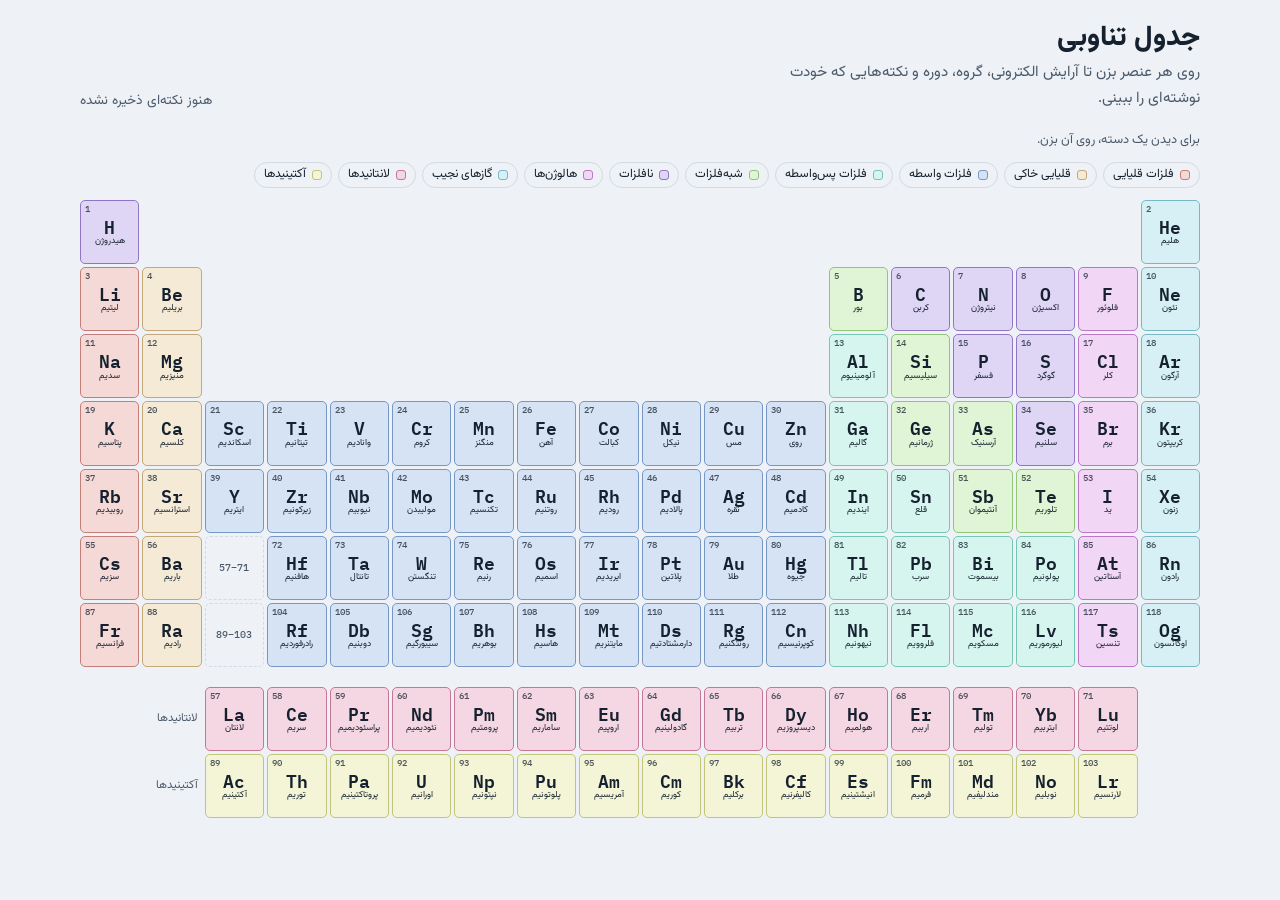
==== periodic.html @ ebf34e2e "some changes" ====
<!doctype html>
<html lang="fa">
<head>
<meta charset="utf-8">
<meta name="viewport" content="width=device-width,initial-scale=1,viewport-fit=cover">
<style>:root{color-scheme:light dark}body{margin:0}</style>
<title>جدول تناوبی</title>
<link rel="stylesheet" href="https://fonts.googleapis.com/css2?family=IBM+Plex+Mono:wght@500;600&family=Vazirmatn:wght@400;500;700;800&display=swap">
<style>
/* Layout: standard 18-column table on a horizontally scrollable grid; element sheet slides up from the bottom on phones and centers on wide screens. */
:root {
  --bg: #eef1f5;
  --panel: #ffffff;
  --ink: #15212e;
  --ink-2: #4a5a6b;
  --line: #d3dae2;
  --accent: #1b5fd1;
  --accent-ink: #ffffff;
  --danger: #b3261e;
  --cs: 60%;
  --cl: 90%;
  --cb: 62%;
  --ctext: #15212e;
  --font: "Vazirmatn", "Segoe UI", Tahoma, system-ui, sans-serif;
  --mono: "IBM Plex Mono", ui-monospace, "SF Mono", Menlo, Consolas, monospace;
}
@media (prefers-color-scheme: dark) {
  :root:not([data-theme="light"]) {
    --bg: #0f1720;
    --panel: #17212c;
    --ink: #e6ecf2;
    --ink-2: #9aa9b8;
    --line: #2a3846;
    --accent: #6fa2ff;
    --accent-ink: #0b1220;
    --danger: #ff8a80;
    --cs: 38%;
    --cl: 24%;
    --cb: 42%;
    --ctext: #eaf0f6;
    color-scheme: dark;
  }
}
:root[data-theme="dark"] {
  --bg: #0f1720;
  --panel: #17212c;
  --ink: #e6ecf2;
  --ink-2: #9aa9b8;
  --line: #2a3846;
  --accent: #6fa2ff;
  --accent-ink: #0b1220;
  --danger: #ff8a80;
  --cs: 38%;
  --cl: 24%;
  --cb: 42%;
  --ctext: #eaf0f6;
  color-scheme: dark;
}

* { box-sizing: border-box; }
[hidden] { display: none !important; }
body {
  background: var(--bg);
  color: var(--ink);
  font-family: var(--font);
  line-height: 1.7;
  padding-block: 20px 40px;
  padding-left: max(16px, env(safe-area-inset-left, 0px));
  padding-right: max(16px, env(safe-area-inset-right, 0px));
}
button { font-family: inherit; color: inherit; }
:focus-visible { outline: 2px solid var(--accent); outline-offset: 2px; }

.wrap { max-width: 1120px; margin: 0 auto; }
.top { display: flex; flex-wrap: wrap; align-items: end; justify-content: space-between; gap: 8px 24px; margin-bottom: 18px; }
.top h1 { margin: 0; font-size: 1.75rem; font-weight: 800; text-wrap: balance; line-height: 1.3; }
.top p { margin: 4px 0 0; color: var(--ink-2); font-size: .95rem; max-width: 46ch; }
.count { color: var(--ink-2); font-size: .85rem; }
.count b { color: var(--ink); font-weight: 700; }

.scroller { direction: ltr; overflow-x: auto; padding-bottom: 8px; }
.grid {
  direction: ltr;
  display: grid;
  grid-template-columns: repeat(18, minmax(38px, 1fr));
  grid-template-rows: repeat(7, auto) 14px auto auto;
  gap: 3px;
  min-width: 700px;
}
.el {
  grid-column: var(--col);
  grid-row: var(--row);
  position: relative;
  aspect-ratio: 1 / 1.08;
  min-width: 0;
  padding: 2px 1px 3px;
  display: flex; flex-direction: column; align-items: center; justify-content: center;
  background: hsl(var(--h) var(--cs) var(--cl));
  border: 1px solid hsl(var(--h) 40% var(--cb));
  color: var(--ctext);
  border-radius: 5px;
  cursor: pointer;
  transition: transform .12s ease, opacity .15s ease, box-shadow .12s ease;
}
.el:hover { transform: translateY(-2px); box-shadow: 0 4px 10px rgba(10, 20, 35, .18); z-index: 2; }
.el .z { position: absolute; top: 2px; left: 4px; font: 500 .56rem var(--mono); opacity: .75; }
.el .s { font: 600 1.02rem var(--mono); line-height: 1.1; }
.el .n { display: none; font-size: .56rem; line-height: 1.2; max-width: 100%; overflow: hidden; text-overflow: ellipsis; white-space: nowrap; direction: rtl; }
.el .dot { position: absolute; top: 3px; right: 4px; width: 6px; height: 6px; border-radius: 50%; background: var(--accent); }
.el[aria-pressed="true"] { outline: 2px solid var(--accent); outline-offset: 1px; }
.grid.filtering .el:not(.on) { opacity: .22; }
@media (min-width: 820px) {
  .el .n { display: block; }
  .el .s { font-size: 1.15rem; }
}

.ph {
  grid-column: 3; grid-row: var(--row);
  display: flex; align-items: center; justify-content: center;
  border: 1px dashed var(--line); border-radius: 5px;
  font: 500 .6rem var(--mono); color: var(--ink-2);
}
.rowlabel {
  grid-column: 1 / 3; grid-row: var(--row);
  align-self: center; justify-self: end;
  font-size: .72rem; color: var(--ink-2); direction: rtl; padding-inline: 4px;
}
.legend { direction: rtl; display: flex; flex-wrap: wrap; align-items: center; gap: 6px; margin-bottom: 12px; }
.chip.go { border-color: var(--accent); color: var(--accent); font-weight: 700; }
.catmem, .catnotes { margin-top: 18px; }
.members { display: flex; flex-wrap: wrap; gap: 6px; direction: ltr; justify-content: flex-end; }
.mem { font: 600 .82rem var(--mono); padding: 5px 9px; border-radius: 6px; cursor: pointer; background: hsl(var(--h) var(--cs) var(--cl)); border: 1px solid hsl(var(--h) 40% var(--cb)); color: var(--ctext); }
button.fact { text-align: right; background: transparent; cursor: pointer; font: inherit; color: inherit; width: 100%; }
.fact .go { font-size: .72rem; color: var(--accent); margin-top: 2px; }
.chip {
  display: inline-flex; align-items: center; gap: 6px;
  font-size: .76rem; line-height: 1;
  padding: 6px 9px; border-radius: 99px; cursor: pointer;
  background: transparent; border: 1px solid var(--line);
}
.chip i { width: 10px; height: 10px; border-radius: 3px; background: hsl(var(--h) var(--cs) var(--cl)); border: 1px solid hsl(var(--h) 40% var(--cb)); }
.chip[aria-pressed="true"] { border-color: var(--accent); background: color-mix(in srgb, var(--accent) 12%, transparent); }
.hint { width: 100%; font-size: .8rem; color: var(--ink-2); margin: 0 0 4px; }

/* Element sheet */
.sheet[hidden] { display: none; }
.sheet { position: fixed; inset: 0; z-index: 50; display: flex; align-items: flex-end; justify-content: center; }
.backdrop { position: absolute; inset: 0; background: rgba(8, 14, 22, .5); }
.panel {
  position: relative; width: 100%; max-width: 560px; max-height: 88dvh; overflow-y: auto;
  background: var(--panel); color: var(--ink);
  border-radius: 16px 16px 0 0;
  padding: 18px 20px 20px;
  padding-bottom: calc(20px + env(safe-area-inset-bottom, 0px));
  padding-left: max(20px, env(safe-area-inset-left, 0px));
  padding-right: max(20px, env(safe-area-inset-right, 0px));
  box-shadow: 0 -8px 30px rgba(0, 0, 0, .25);
  animation: rise .2s ease-out;
}
@keyframes rise { from { transform: translateY(24px); opacity: 0; } to { transform: none; opacity: 1; } }
@media (prefers-reduced-motion: reduce) { .panel { animation: none; } .el { transition: none; } }
@media (min-width: 700px) {
  .sheet { align-items: center; }
  .panel { border-radius: 16px; }
}
.ph-head { display: flex; align-items: center; gap: 14px; }
.tile {
  flex: none; width: 76px; height: 82px; position: relative;
  display: flex; align-items: center; justify-content: center;
  background: hsl(var(--h) var(--cs) var(--cl)); border: 1px solid hsl(var(--h) 40% var(--cb));
  border-radius: 8px; color: var(--ctext); direction: ltr;
}
.tile .z { position: absolute; top: 4px; left: 7px; font: 500 .75rem var(--mono); opacity: .8; }
.tile .s { font: 600 2.1rem var(--mono); }
.ttl { min-width: 0; flex: 1; }
.ttl h2 { margin: 0; font-size: 1.5rem; font-weight: 800; line-height: 1.3; }
.ttl .en { color: var(--ink-2); font: 500 .85rem var(--mono); direction: ltr; text-align: right; }
.x {
  flex: none; width: 40px; height: 40px; border-radius: 50%;
  border: 1px solid var(--line); background: transparent; cursor: pointer; font-size: 1.1rem; line-height: 1;
}
.cfg { margin-top: 18px; padding: 14px 16px; border: 1px solid var(--line); border-radius: 10px; }
.lab { font-size: .78rem; color: var(--ink-2); letter-spacing: .02em; margin: 0 0 4px; }
.cfg .short { direction: ltr; text-align: left; font: 600 1.25rem var(--mono); line-height: 1.5; overflow-wrap: anywhere; }
.cfg .full { direction: ltr; text-align: left; font: 500 .82rem var(--mono); color: var(--ink-2); margin-top: 6px; overflow-wrap: anywhere; }
.cfg sup { font-size: .65em; line-height: 0; }
.cfg .core { color: var(--accent); }
.note-pred { font-size: .78rem; color: var(--ink-2); margin: 8px 0 0; }
.facts { display: grid; grid-template-columns: repeat(auto-fit, minmax(110px, 1fr)); gap: 10px; margin-top: 10px; }
.fact { padding: 10px 14px; border: 1px solid var(--line); border-radius: 10px; min-width: 0; }
.fact .v { font-weight: 700; font-size: 1.15rem; }
.fact .v.sm { font-size: .98rem; }

.notes { margin-top: 22px; }
.notes h3 { margin: 0 0 8px; font-size: 1.05rem; font-weight: 700; display: flex; justify-content: space-between; align-items: baseline; gap: 8px; }
.notes h3 small { font-weight: 400; color: var(--ink-2); font-size: .78rem; }
.nlist { list-style: none; margin: 0; padding: 0; display: flex; flex-direction: column; gap: 8px; }
.nitem { border: 1px solid var(--line); border-radius: 10px; padding: 10px 12px; display: flex; gap: 10px; align-items: flex-start; }
.nitem .body { flex: 1; min-width: 0; }
.nitem .txt { white-space: pre-wrap; overflow-wrap: anywhere; }
.nitem .when { font-size: .72rem; color: var(--ink-2); margin-top: 2px; }
.del { flex: none; font-size: .78rem; padding: 4px 10px; border-radius: 99px; border: 1px solid var(--line); background: transparent; cursor: pointer; color: var(--ink-2); }
.del.sure { border-color: var(--danger); color: var(--danger); }
.empty { padding: 16px; border: 1px dashed var(--line); border-radius: 10px; color: var(--ink-2); font-size: .92rem; }
.add { margin-top: 12px; display: flex; flex-direction: column; gap: 8px; }
.add textarea {
  width: 100%; min-height: 76px; resize: vertical; font: inherit; color: var(--ink);
  background: var(--bg); border: 1px solid var(--line); border-radius: 10px; padding: 10px 12px;
}
.add .row { display: flex; align-items: center; justify-content: space-between; gap: 10px; }
.btn { font-weight: 700; font-size: .95rem; padding: 9px 20px; border-radius: 10px; border: 0; cursor: pointer; background: var(--accent); color: var(--accent-ink); }
.btn:disabled { opacity: .45; cursor: default; }
.msg { font-size: .8rem; color: var(--ink-2); }
.msg.err { color: var(--danger); }
</style>
</head>
<body>
<div class="wrap" dir="rtl" lang="fa">
  <div class="top">
    <div>
      <h1>جدول تناوبی</h1>
      <p>روی هر عنصر بزن تا آرایش الکترونی، گروه، دوره و نکته‌هایی که خودت نوشته‌ای را ببینی.</p>
    </div>
    <div class="count" id="count"></div>
  </div>
  <div class="scroller"><div class="grid" id="grid"></div></div>
</div>

<div class="sheet" id="sheet" hidden>
  <div class="backdrop" id="backdrop"></div>
  <div class="panel" role="dialog" aria-modal="true" aria-labelledby="sh-title" dir="rtl" lang="fa">
    <div class="ph-head">
      <div class="tile" id="sh-tile"><span class="z" id="sh-z"></span><span class="s" id="sh-s"></span></div>
      <div class="ttl"><h2 id="sh-title"></h2><div class="en" id="sh-en"></div></div>
      <button class="x" id="sh-close" aria-label="بستن">&#x2715;</button>
    </div>
    <div class="cfg" id="sh-cfg">
      <p class="lab">آرایش الکترونی</p>
      <div class="short" id="sh-short"></div>
      <div class="full" id="sh-full"></div>
      <p class="note-pred" id="sh-pred" hidden>برای این عنصر آرایش الکترونی پیش‌بینی شده است و اندازه‌گیری تجربی کامل در دسترس نیست.</p>
    </div>
    <div class="facts" id="sh-facts">
      <div class="fact"><p class="lab">گروه</p><div class="v" id="sh-group"></div></div>
      <div class="fact"><p class="lab">دوره</p><div class="v" id="sh-period"></div></div>
      <button type="button" class="fact" id="sh-cat-btn"><p class="lab">دسته</p><div class="v sm" id="sh-cat"></div><div class="go">نکته‌های دسته</div></button>
    </div>
    <section class="catmem" id="sh-members" hidden>
      <p class="lab">عنصرهای این دسته</p>
      <div class="members" id="sh-members-list"></div>
    </section>
    <section class="catnotes" id="sh-catnotes" hidden>
      <p class="lab" id="sh-catnotes-title"></p>
      <ul class="nlist" id="sh-catnotes-list"></ul>
    </section>
    <section class="notes">
      <h3>نکته‌ها <small id="sh-store"></small></h3>
      <ul class="nlist" id="sh-notes"></ul>
      <form class="add" id="add-form">
        <label class="lab" for="note-input">نکته جدید</label>
        <textarea id="note-input" placeholder="مثلاً: استثنای آرایش الکترونی، کاربرد، روش حفظ کردن..."></textarea>
        <div class="row">
          <span class="msg" id="add-msg" role="status"></span>
          <button class="btn" id="add-btn" type="submit" disabled>افزودن نکته</button>
        </div>
      </form>
    </section>
  </div>
</div>

<script>
(function () {
  var SYM = "H He Li Be B C N O F Ne Na Mg Al Si P S Cl Ar K Ca Sc Ti V Cr Mn Fe Co Ni Cu Zn Ga Ge As Se Br Kr Rb Sr Y Zr Nb Mo Tc Ru Rh Pd Ag Cd In Sn Sb Te I Xe Cs Ba La Ce Pr Nd Pm Sm Eu Gd Tb Dy Ho Er Tm Yb Lu Hf Ta W Re Os Ir Pt Au Hg Tl Pb Bi Po At Rn Fr Ra Ac Th Pa U Np Pu Am Cm Bk Cf Es Fm Md No Lr Rf Db Sg Bh Hs Mt Ds Rg Cn Nh Fl Mc Lv Ts Og".split(" ");
  var EN = "Hydrogen,Helium,Lithium,Beryllium,Boron,Carbon,Nitrogen,Oxygen,Fluorine,Neon,Sodium,Magnesium,Aluminium,Silicon,Phosphorus,Sulfur,Chlorine,Argon,Potassium,Calcium,Scandium,Titanium,Vanadium,Chromium,Manganese,Iron,Cobalt,Nickel,Copper,Zinc,Gallium,Germanium,Arsenic,Selenium,Bromine,Krypton,Rubidium,Strontium,Yttrium,Zirconium,Niobium,Molybdenum,Technetium,Ruthenium,Rhodium,Palladium,Silver,Cadmium,Indium,Tin,Antimony,Tellurium,Iodine,Xenon,Caesium,Barium,Lanthanum,Cerium,Praseodymium,Neodymium,Promethium,Samarium,Europium,Gadolinium,Terbium,Dysprosium,Holmium,Erbium,Thulium,Ytterbium,Lutetium,Hafnium,Tantalum,Tungsten,Rhenium,Osmium,Iridium,Platinum,Gold,Mercury,Thallium,Lead,Bismuth,Polonium,Astatine,Radon,Francium,Radium,Actinium,Thorium,Protactinium,Uranium,Neptunium,Plutonium,Americium,Curium,Berkelium,Californium,Einsteinium,Fermium,Mendelevium,Nobelium,Lawrencium,Rutherfordium,Dubnium,Seaborgium,Bohrium,Hassium,Meitnerium,Darmstadtium,Roentgenium,Copernicium,Nihonium,Flerovium,Moscovium,Livermorium,Tennessine,Oganesson".split(",");
  var FA = "هیدروژن,هلیم,لیتیم,بریلیم,بور,کربن,نیتروژن,اکسیژن,فلوئور,نئون,سدیم,منیزیم,آلومینیوم,سیلیسیم,فسفر,گوگرد,کلر,آرگون,پتاسیم,کلسیم,اسکاندیم,تیتانیم,وانادیم,کروم,منگنز,آهن,کبالت,نیکل,مس,روی,گالیم,ژرمانیم,آرسنیک,سلنیم,برم,کریپتون,روبیدیم,استرانسیم,ایتریم,زیرکونیم,نیوبیم,مولیبدن,تکنسیم,روتنیم,رودیم,پالادیم,نقره,کادمیم,ایندیم,قلع,آنتیموان,تلوریم,ید,زنون,سزیم,باریم,لانتان,سریم,پراسئودیمیم,نئودیمیم,پرومتیم,ساماریم,اروپیم,گادولینیم,تربیم,دیسپروزیم,هولمیم,اربیم,تولیم,ایتربیم,لوتتیم,هافنیم,تانتال,تنگستن,رنیم,اسمیم,ایریدیم,پلاتین,طلا,جیوه,تالیم,سرب,بیسموت,پولونیم,آستاتین,رادون,فرانسیم,رادیم,آکتینیم,توریم,پروتاکتینیم,اورانیم,نپتونیم,پلوتونیم,آمریسیم,کوریم,برکلیم,کالیفرنیم,انیشتینیم,فرمیم,مندلیفیم,نوبلیم,لارنسیم,رادرفوردیم,دوبنیم,سیبورگیم,بوهریم,هاسیم,مایتنریم,دارمشتادتیم,رونتگنیم,کوپرنیسیم,نیهونیم,فلروویم,مسکویم,لیورموریم,تنسین,اوگانسون".split(",");

  var CATS = {
    alkali:    { name: "فلزات قلیایی",   h: 5 },
    alkaline:  { name: "قلیایی خاکی",    h: 38 },
    transition:{ name: "فلزات واسطه",    h: 215 },
    post:      { name: "فلزات پس‌واسطه", h: 168 },
    metalloid: { name: "شبه‌فلزات",      h: 100 },
    nonmetal:  { name: "نافلزات",        h: 258 },
    halogen:   { name: "هالوژن‌ها",      h: 292 },
    noble:     { name: "گازهای نجیب",    h: 190 },
    lanth:     { name: "لانتانیدها",     h: 335 },
    actin:     { name: "آکتینیدها",      h: 62 }
  };
  function catOf(z) {
    if ([3, 11, 19, 37, 55, 87].indexOf(z) >= 0) return "alkali";
    if ([4, 12, 20, 38, 56, 88].indexOf(z) >= 0) return "alkaline";
    if (z >= 57 && z <= 71) return "lanth";
    if (z >= 89 && z <= 103) return "actin";
    if ([2, 10, 18, 36, 54, 86, 118].indexOf(z) >= 0) return "noble";
    if ([9, 17, 35, 53, 85, 117].indexOf(z) >= 0) return "halogen";
    if ([5, 14, 32, 33, 51, 52].indexOf(z) >= 0) return "metalloid";
    if ([1, 6, 7, 8, 15, 16, 34].indexOf(z) >= 0) return "nonmetal";
    if ([13, 31, 49, 50, 81, 82, 83, 84, 113, 114, 115, 116].indexOf(z) >= 0) return "post";
    return "transition";
  }

  function pos(z) {
    var r, c;
    if (z === 1) { r = 1; c = 1; }
    else if (z === 2) { r = 1; c = 18; }
    else if (z <= 4) { r = 2; c = z - 2; }
    else if (z <= 10) { r = 2; c = z + 8; }
    else if (z <= 12) { r = 3; c = z - 10; }
    else if (z <= 18) { r = 3; c = z; }
    else if (z <= 36) { r = 4; c = z - 18; }
    else if (z <= 54) { r = 5; c = z - 36; }
    else if (z <= 56) { r = 6; c = z - 54; }
    else if (z <= 71) { r = 9; c = z - 54; }
    else if (z <= 86) { r = 6; c = z - 68; }
    else if (z <= 88) { r = 7; c = z - 86; }
    else if (z <= 103) { r = 10; c = z - 86; }
    else { r = 7; c = z - 100; }
    var f = (z >= 57 && z <= 71) || (z >= 89 && z <= 103);
    return { row: r, col: c, period: f ? (z <= 71 ? 6 : 7) : r, group: f ? null : c };
  }

  var ORDER = [[1,0],[2,0],[2,1],[3,0],[3,1],[4,0],[3,2],[4,1],[5,0],[4,2],[5,1],[6,0],[4,3],[5,2],[6,1],[7,0],[5,3],[6,2],[7,1]];
  var LET = "spdf";
  var EXC = {
    24: { "3d": 5, "4s": 1 }, 29: { "3d": 10, "4s": 1 },
    41: { "4d": 4, "5s": 1 }, 42: { "4d": 5, "5s": 1 }, 44: { "4d": 7, "5s": 1 },
    45: { "4d": 8, "5s": 1 }, 46: { "4d": 10, "5s": 0 }, 47: { "4d": 10, "5s": 1 },
    57: { "4f": 0, "5d": 1 }, 58: { "4f": 1, "5d": 1 }, 64: { "4f": 7, "5d": 1 },
    78: { "4f": 14, "5d": 9, "6s": 1 }, 79: { "5d": 10, "6s": 1 },
    89: { "5f": 0, "6d": 1 }, 90: { "5f": 0, "6d": 2 }, 91: { "5f": 2, "6d": 1 },
    92: { "5f": 3, "6d": 1 }, 93: { "5f": 4, "6d": 1 }, 96: { "5f": 7, "6d": 1 },
    103: { "5f": 14, "6d": 0, "7p": 1 }
  };
  var NOBLE = [[86, "Rn"], [54, "Xe"], [36, "Kr"], [18, "Ar"], [10, "Ne"], [2, "He"]];

  function fill(z, useExc) {
    var rem = z, occ = {};
    for (var i = 0; i < ORDER.length && rem > 0; i++) {
      var n = ORDER[i][0], l = ORDER[i][1], cap = 2 * (2 * l + 1), k = Math.min(cap, rem);
      occ[n + LET[l]] = k; rem -= k;
    }
    if (useExc && EXC[z]) {
      for (var key in EXC[z]) { if (EXC[z][key] === 0) delete occ[key]; else occ[key] = EXC[z][key]; }
    }
    return occ;
  }
  function sortKeys(keys) {
    return keys.sort(function (a, b) {
      var na = +a[0], nb = +b[0];
      return na !== nb ? na - nb : LET.indexOf(a[1]) - LET.indexOf(b[1]);
    });
  }
  function fmt(keys, occ) {
    return keys.map(function (k) { return k + "<sup>" + occ[k] + "</sup>"; }).join(" ");
  }
  function config(z) {
    var occ = fill(z, true), keys = sortKeys(Object.keys(occ));
    var full = fmt(keys, occ), short = full, core = null;
    if (z > 2) {
      for (var i = 0; i < NOBLE.length; i++) {
        if (NOBLE[i][0] < z) { core = NOBLE[i]; break; }
      }
      var coreKeys = Object.keys(fill(core[0], false));
      var rest = sortKeys(keys.filter(function (k) { return coreKeys.indexOf(k) < 0; }));
      short = '<span class="core">[' + core[1] + ']</span> ' + fmt(rest, occ);
    }
    return { short: short, full: full };
  }

  var $ = function (id) { return document.getElementById(id); };
  var faNum = function (n) { return Number(n).toLocaleString("fa-IR", { useGrouping: false }); };

  var grid = $("grid");
  var cellEls = {};
  var activeCat = null;

  // Legend
  var legend = document.createElement("div");
  legend.className = "legend";
  legend.innerHTML = '<p class="hint">برای دیدن یک دسته، روی آن بزن.</p>';
  Object.keys(CATS).forEach(function (k) {
    var b = document.createElement("button");
    b.type = "button"; b.className = "chip"; b.setAttribute("aria-pressed", "false");
    b.style.setProperty("--h", CATS[k].h);
    b.innerHTML = "<i></i>" + CATS[k].name;
    b.addEventListener("click", function () {
      activeCat = activeCat === k ? null : k;
      applyFilter();
    });
    b.dataset.cat = k;
    legend.appendChild(b);
  });
  var catbtn = document.createElement("button");
  catbtn.type = "button"; catbtn.className = "chip go"; catbtn.hidden = true;
  catbtn.addEventListener("click", function () { if (activeCat) openCat(activeCat); });
  legend.appendChild(catbtn);
  var scroller = document.querySelector(".scroller");
  scroller.parentNode.insertBefore(legend, scroller);

  function updateCatBtn() {
    catbtn.hidden = !activeCat;
    if (activeCat) {
      var n = (notes["cat-" + activeCat] || []).length;
      catbtn.textContent = "نکته‌های " + CATS[activeCat].name + (n ? " (" + faNum(n) + ")" : "");
    }
  }

  function applyFilter() {
    updateCatBtn();
    grid.classList.toggle("filtering", !!activeCat);
    Array.prototype.forEach.call(legend.querySelectorAll(".chip"), function (c) {
      c.setAttribute("aria-pressed", String(c.dataset.cat === activeCat));
    });
    Object.keys(cellEls).forEach(function (z) {
      cellEls[z].classList.toggle("on", !!activeCat && cellEls[z].dataset.cat === activeCat);
    });
  }

  function addPh(row, text) {
    var d = document.createElement("div");
    d.className = "ph"; d.style.setProperty("--row", row); d.textContent = text;
    grid.appendChild(d);
  }
  addPh(6, "57–71"); addPh(7, "89–103");
  function addLabel(row, text) {
    var d = document.createElement("div");
    d.className = "rowlabel"; d.style.setProperty("--row", row); d.textContent = text;
    grid.appendChild(d);
  }
  addLabel(9, "لانتانیدها"); addLabel(10, "آکتینیدها");

  for (var z = 1; z <= 118; z++) {
    (function (z) {
      var p = pos(z), cat = catOf(z);
      var b = document.createElement("button");
      b.type = "button"; b.className = "el"; b.dataset.cat = cat; b.dataset.z = z;
      b.setAttribute("aria-pressed", "false");
      b.setAttribute("aria-label", FA[z - 1] + "، عنصر " + z);
      b.style.setProperty("--h", CATS[cat].h);
      b.style.setProperty("--row", p.row);
      b.style.setProperty("--col", p.col);
      b.innerHTML = '<span class="z">' + z + '</span><span class="s">' + SYM[z - 1] + '</span><span class="n">' + FA[z - 1] + "</span>";
      b.addEventListener("click", function () { openSheet(z); });
      grid.appendChild(b);
      cellEls[z] = b;
    })(z);
  }

  // Notes storage
  var notes = {};
  var db = null;
  var mode = "local";
  var writeChain = Promise.resolve();
  var LS_KEY = "periodic-table-notes-v1";

  function lsRead() {
    try { var raw = localStorage.getItem(LS_KEY); if (raw) notes = JSON.parse(raw) || {}; } catch (e) {}
  }
  var lsOk = true;
  function lsWrite() {
    try { localStorage.setItem(LS_KEY, JSON.stringify(notes)); lsOk = true; } catch (e) { lsOk = false; }
  }
  function storeLabel() {
    if (storeErr) return storeErr;
    if (mode === "db") return "";
    return lsOk ? "ذخیره در همین مرورگر" : "ذخیره‌سازی در این نما کار نمی‌کند";
  }
  var dirty = {}, failed = {}, firstSnap = true;
  function refreshDots() {
    var total = 0;
    Object.keys(cellEls).forEach(function (z) {
      var has = notes[z] && notes[z].length;
      var el = cellEls[z], dot = el.querySelector(".dot");
      if (has && !dot) { var d = document.createElement("span"); d.className = "dot"; el.appendChild(d); }
      if (!has && dot) dot.remove();
      if (has) total += notes[z].length;
    });
    Object.keys(CATS).forEach(function (k) { total += (notes["cat-" + k] || []).length; });
    updateCatBtn();
    $("count").innerHTML = total ? "<b>" + faNum(total) + "</b> نکته ذخیره شده" : "هنوز نکته‌ای ذخیره نشده";
  }
  var storeErr = "", pending = {}, loadTimer = null;
  var inFrame = window.parent !== window;
  function bridgeSave(key, items) {
    return new Promise(function (res) {
      var id = Date.now().toString(36) + Math.random().toString(36).slice(2, 6);
      pending[id] = res;
      window.parent.postMessage({ pt: "save", id: id, key: key, items: items }, location.origin);
      setTimeout(function () { if (pending[id]) { delete pending[id]; res(false); } }, 15000);
    });
  }
  function persist(z) {
    var items = notes[z] || [];
    if (mode === "db") {
      dirty[z] = (dirty[z] || 0) + 1;
      writeChain = writeChain.then(function () { return bridgeSave(z, items); }).then(function (ok) {
        dirty[z]--;
        if (ok) { delete failed[z]; } else { failed[z] = true; setMsg("ذخیره نشد. اتصال را بررسی کن و دوباره امتحان کن.", true); }
      });
      return writeChain;
    }
    lsWrite();
    if (!lsOk) setMsg("این نما اجازه ذخیره نمی‌دهد. نکته تا بستن صفحه می‌ماند. فایل را در مرورگر باز کن.", true);
    return Promise.resolve();
  }
  function onMsg(e) {
    if (e.origin !== location.origin || e.source !== window.parent) return;
    var m = e.data || {};
    if (m.pt === "saved") {
      var r = pending[m.id];
      if (r) { delete pending[m.id]; r(!!m.ok); }
    } else if (m.pt === "init") {
      clearTimeout(loadTimer);
      if (m.error) {
        mode = "local"; storeErr = "جدول نکته‌ها در Supabase ساخته نشده. نکته‌ها فقط در همین مرورگر می‌مانند.";
        lsRead();
      } else {
        mode = "db"; storeErr = "";
        var remote = m.notes || {};
        Object.keys(notes).forEach(function (k) { if (dirty[k] > 0 || failed[k]) remote[k] = notes[k]; });
        notes = remote;
      }
      $("sh-store").textContent = storeLabel();
      refreshDots();
      if (sheetKey != null) {
        renderNotes();
        if (typeof sheetKey === "number") renderCatNotes(catOf(sheetKey));
      }
    }
  }
  function startStore() {
    if (!inFrame) { lsRead(); refreshDots(); return; }
    window.addEventListener("message", onMsg);
    refreshDots();
    window.parent.postMessage({ pt: "ready" }, location.origin);
    loadTimer = setTimeout(function () { $("sh-store").textContent = "ذخیره‌سازی هنوز پاسخ نداده"; }, 10000);
  }

  // Sheet
  var sheet = $("sheet"), sheetKey = null, lastFocus = null, armed = null;

  function setMsg(t, err) {
    var m = $("add-msg"); m.textContent = t || ""; m.className = "msg" + (err ? " err" : "");
  }

  function showMode(isCat) {
    $("sh-cfg").hidden = isCat;
    $("sh-facts").hidden = isCat;
    $("sh-pred").hidden = true;
    $("sh-members").hidden = !isCat;
  }
  function titleFor(key) {
    return typeof key === "string" ? "دسته‌ی " + CATS[key.slice(4)].name : FA[key - 1];
  }
  function openSheet(z) {
    sheetKey = z; armed = null;
    var cat = catOf(z), p = pos(z), c = config(z);
    if (sheet.hidden) lastFocus = document.activeElement;
    showMode(false);
    $("sh-cat-btn").onclick = function () { openCat(cat); };
    Object.keys(cellEls).forEach(function (k) { cellEls[k].setAttribute("aria-pressed", String(+k === z)); });
    var tile = $("sh-tile");
    tile.style.setProperty("--h", CATS[cat].h);
    $("sh-z").textContent = z;
    $("sh-s").textContent = SYM[z - 1];
    $("sh-title").textContent = FA[z - 1];
    $("sh-en").textContent = EN[z - 1];
    $("sh-short").innerHTML = c.short;
    $("sh-full").innerHTML = z > 2 ? c.full : "";
    $("sh-pred").hidden = z < 104;
    $("sh-group").textContent = p.group ? faNum(p.group) : "بلوک f";
    $("sh-period").textContent = faNum(p.period);
    $("sh-cat").textContent = CATS[cat].name;
    $("sh-store").textContent = storeLabel();
    $("note-input").value = "";
    $("add-btn").disabled = true;
    setMsg("");
    renderNotes(); renderCatNotes(cat);
    sheet.hidden = false;
    sheet.querySelector(".panel").scrollTop = 0;
    document.body.style.overflow = "hidden";
    $("sh-close").focus();
  }
  function openCat(k) {
    sheetKey = "cat-" + k; armed = null;
    if (sheet.hidden) lastFocus = document.activeElement;
    showMode(true);
    Object.keys(cellEls).forEach(function (q) { cellEls[q].setAttribute("aria-pressed", "false"); });
    var zs = [];
    for (var i = 1; i <= 118; i++) if (catOf(i) === k) zs.push(i);
    $("sh-tile").style.setProperty("--h", CATS[k].h);
    $("sh-z").textContent = "عنصر";
    $("sh-s").textContent = zs.length;
    $("sh-title").textContent = CATS[k].name;
    $("sh-en").textContent = "";
    var mem = $("sh-members-list");
    mem.innerHTML = "";
    zs.forEach(function (z) {
      var b = document.createElement("button");
      b.type = "button"; b.className = "mem"; b.style.setProperty("--h", CATS[k].h);
      b.textContent = SYM[z - 1]; b.title = FA[z - 1];
      b.addEventListener("click", function () { openSheet(z); });
      mem.appendChild(b);
    });
    $("sh-catnotes").hidden = true;
    $("sh-store").textContent = storeLabel();
    $("note-input").value = "";
    $("add-btn").disabled = true;
    setMsg("");
    renderNotes();
    sheet.hidden = false;
    sheet.querySelector(".panel").scrollTop = 0;
    document.body.style.overflow = "hidden";
    $("sh-close").focus();
  }
  function renderCatNotes(k) {
    var items = notes["cat-" + k] || [];
    $("sh-catnotes").hidden = !items.length;
    $("sh-catnotes-title").textContent = "نکته‌های " + CATS[k].name;
    var ul = $("sh-catnotes-list");
    ul.innerHTML = "";
    items.forEach(function (it) {
      var li = document.createElement("li");
      li.className = "nitem";
      var body = document.createElement("div"); body.className = "body";
      var t = document.createElement("div"); t.className = "txt"; t.textContent = it.text;
      body.appendChild(t); li.appendChild(body); ul.appendChild(li);
    });
  }
  function closeSheet() {
    sheet.hidden = true; sheetKey = null; armed = null;
    document.body.style.overflow = "";
    Object.keys(cellEls).forEach(function (k) { cellEls[k].setAttribute("aria-pressed", "false"); });
    if (lastFocus && lastFocus.focus) lastFocus.focus();
  }
  $("sh-close").addEventListener("click", closeSheet);
  $("backdrop").addEventListener("click", closeSheet);
  document.addEventListener("keydown", function (e) { if (e.key === "Escape" && !sheet.hidden) closeSheet(); });

  var dateFmt;
  try { dateFmt = new Intl.DateTimeFormat("fa-IR-u-ca-persian", { year: "numeric", month: "long", day: "numeric" }); } catch (e) { dateFmt = null; }

  function renderNotes() {
    var ul = $("sh-notes");
    ul.innerHTML = "";
    var key = sheetKey;
    var items = (key != null && notes[key]) || [];
    if (!items.length) {
      var li = document.createElement("li");
      li.className = "empty";
      li.textContent = "هنوز نکته‌ای برای " + titleFor(key) + " ننوشته‌ای. هر چیزی که بخواهی بعداً یادت بماند، پایین همین صفحه اضافه کن.";
      ul.appendChild(li);
      return;
    }
    items.forEach(function (it) {
      var li = document.createElement("li");
      li.className = "nitem";
      var body = document.createElement("div"); body.className = "body";
      var t = document.createElement("div"); t.className = "txt"; t.textContent = it.text;
      var w = document.createElement("div"); w.className = "when";
      w.textContent = dateFmt && it.t ? dateFmt.format(new Date(it.t)) : "";
      body.appendChild(t); body.appendChild(w);
      var d = document.createElement("button");
      d.type = "button"; d.className = "del" + (armed === it.id ? " sure" : "");
      d.textContent = armed === it.id ? "مطمئنی؟" : "حذف";
      d.addEventListener("click", function () {
        if (armed !== it.id) { armed = it.id; renderNotes(); return; }
        armed = null;
        notes[key] = (notes[key] || []).filter(function (x) { return x.id !== it.id; });
        refreshDots(); renderNotes(); persist(key);
      });
      li.appendChild(body); li.appendChild(d);
      ul.appendChild(li);
    });
  }

  $("note-input").addEventListener("input", function () {
    $("add-btn").disabled = !this.value.trim();
    setMsg("");
  });
  $("add-form").addEventListener("submit", function (e) {
    e.preventDefault();
    var ta = $("note-input"), text = ta.value.trim();
    if (!text || sheetKey == null) return;
    var z = sheetKey;
    var item = { id: Date.now().toString(36) + Math.random().toString(36).slice(2, 6), text: text, t: Date.now() };
    notes[z] = (notes[z] || []).concat([item]);
    ta.value = ""; $("add-btn").disabled = true;
    refreshDots(); renderNotes(); persist(z);
  });

  startStore();
})();
</script>
</body>
</html>
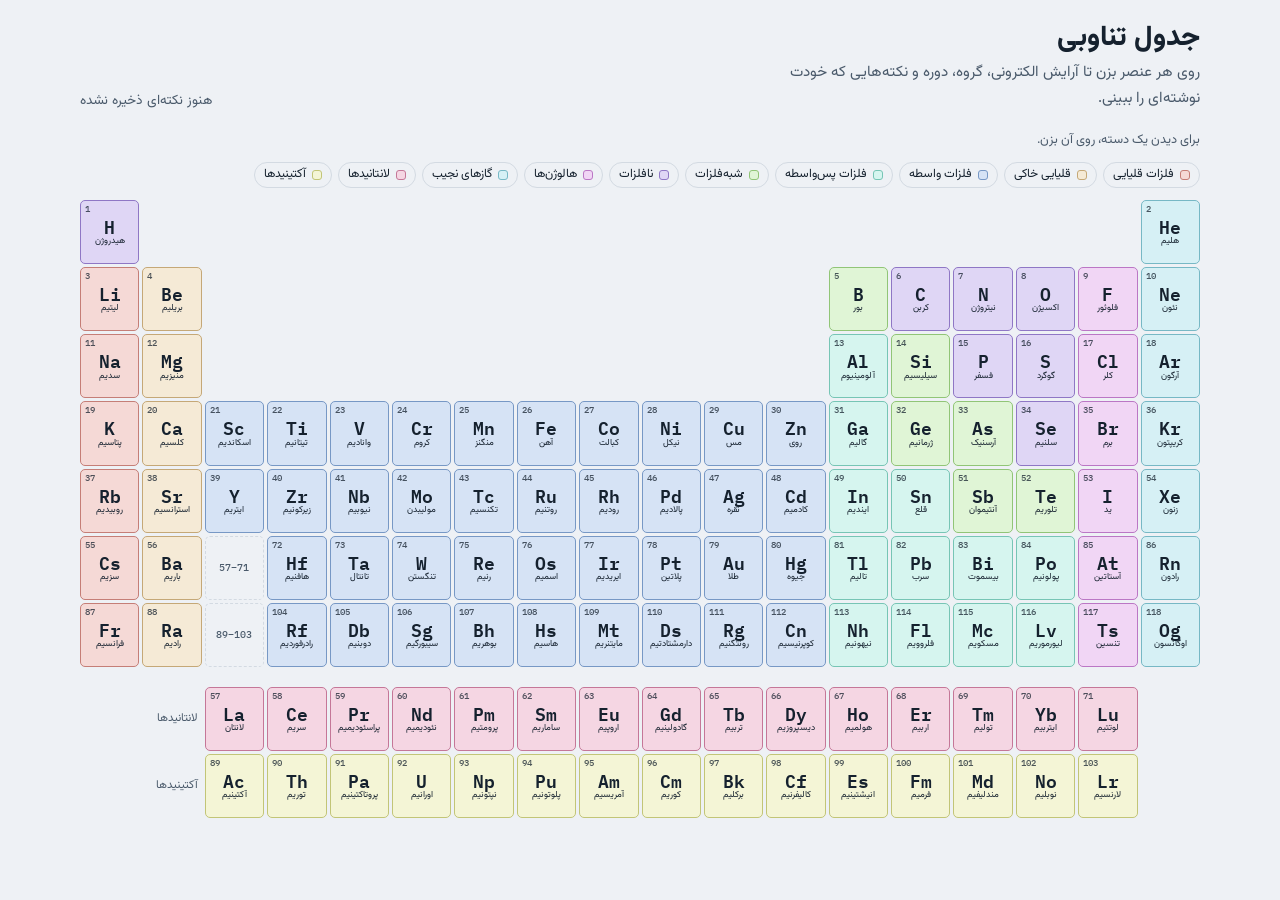
==== commit 886fb72e: "Add full offline mode (local-first storage with Supabase sync) - Store items, custom topics, periodi" ====
--- a/periodic.html
+++ b/periodic.html
@@ -5,7 +5,7 @@
 <meta name="viewport" content="width=device-width,initial-scale=1,viewport-fit=cover">
 <style>:root{color-scheme:light dark}body{margin:0}</style>
 <title>جدول تناوبی</title>
-<link rel="stylesheet" href="https://fonts.googleapis.com/css2?family=IBM+Plex+Mono:wght@500;600&family=Vazirmatn:wght@400;500;700;800&display=swap">
+<link rel="stylesheet" href="lib/fonts.css">
 <style>
 /* Layout: standard 18-column table on a horizontally scrollable grid; element sheet slides up from the bottom on phones and centers on wide screens. */
 :root {
@@ -480,8 +480,12 @@
     $("count").innerHTML = total ? "<b>" + faNum(total) + "</b> نکته ذخیره شده" : "هنوز نکته‌ای ذخیره نشده";
   }
   var storeErr = "", pending = {}, loadTimer = null;
-  var inFrame = window.parent !== window;
+  var bridge = window.__konkorPt || null;
+  var inFrame = !bridge && window.parent !== window;
   function bridgeSave(key, items) {
+    if (bridge && typeof bridge.save === "function") {
+      return Promise.resolve(bridge.save(key, items)).then(function (ok) { return !!ok; }).catch(function () { return false; });
+    }
     return new Promise(function (res) {
       var id = Date.now().toString(36) + Math.random().toString(36).slice(2, 6);
       pending[id] = res;
@@ -529,6 +533,13 @@
     }
   }
   function startStore() {
+    if (bridge) {
+      refreshDots();
+      if (typeof bridge.onReady === "function") bridge.onReady(function (payload) {
+        onMsg({ origin: location.origin, source: window, data: { pt: "init", notes: (payload && payload.notes) || {}, error: payload && payload.error } });
+      });
+      return;
+    }
     if (!inFrame) { lsRead(); refreshDots(); return; }
     window.addEventListener("message", onMsg);
     refreshDots();
--- a/lib/fonts.css
+++ b/lib/fonts.css
@@ -0,0 +1,13 @@
+/* Local copies of the app fonts so the app looks the same offline. */
+@font-face{font-family:'Vazirmatn';font-style:normal;font-display:swap;font-weight:400;src:url(fonts/vazirmatn-arabic-400-normal.woff2) format('woff2');unicode-range:U+0600-06FF,U+0750-077F,U+0870-088E,U+0890-0891,U+0897-08E1,U+08E3-08FF,U+200C-200E,U+2010-2011,U+204F,U+2E41,U+FB50-FDFF,U+FE70-FE74,U+FE76-FEFC}
+@font-face{font-family:'Vazirmatn';font-style:normal;font-display:swap;font-weight:400;src:url(fonts/vazirmatn-latin-400-normal.woff2) format('woff2');unicode-range:U+0000-00FF,U+0131,U+0152-0153,U+02BB-02BC,U+02C6,U+02DA,U+02DC,U+0304,U+0308,U+0329,U+2000-206F,U+20AC,U+2122,U+2191,U+2193,U+2212,U+2215,U+FEFF,U+FFFD}
+@font-face{font-family:'Vazirmatn';font-style:normal;font-display:swap;font-weight:500;src:url(fonts/vazirmatn-arabic-500-normal.woff2) format('woff2');unicode-range:U+0600-06FF,U+0750-077F,U+0870-088E,U+0890-0891,U+0897-08E1,U+08E3-08FF,U+200C-200E,U+2010-2011,U+204F,U+2E41,U+FB50-FDFF,U+FE70-FE74,U+FE76-FEFC}
+@font-face{font-family:'Vazirmatn';font-style:normal;font-display:swap;font-weight:500;src:url(fonts/vazirmatn-latin-500-normal.woff2) format('woff2');unicode-range:U+0000-00FF,U+0131,U+0152-0153,U+02BB-02BC,U+02C6,U+02DA,U+02DC,U+0304,U+0308,U+0329,U+2000-206F,U+20AC,U+2122,U+2191,U+2193,U+2212,U+2215,U+FEFF,U+FFFD}
+@font-face{font-family:'Vazirmatn';font-style:normal;font-display:swap;font-weight:700;src:url(fonts/vazirmatn-arabic-700-normal.woff2) format('woff2');unicode-range:U+0600-06FF,U+0750-077F,U+0870-088E,U+0890-0891,U+0897-08E1,U+08E3-08FF,U+200C-200E,U+2010-2011,U+204F,U+2E41,U+FB50-FDFF,U+FE70-FE74,U+FE76-FEFC}
+@font-face{font-family:'Vazirmatn';font-style:normal;font-display:swap;font-weight:700;src:url(fonts/vazirmatn-latin-700-normal.woff2) format('woff2');unicode-range:U+0000-00FF,U+0131,U+0152-0153,U+02BB-02BC,U+02C6,U+02DA,U+02DC,U+0304,U+0308,U+0329,U+2000-206F,U+20AC,U+2122,U+2191,U+2193,U+2212,U+2215,U+FEFF,U+FFFD}
+@font-face{font-family:'Vazirmatn';font-style:normal;font-display:swap;font-weight:800;src:url(fonts/vazirmatn-arabic-800-normal.woff2) format('woff2');unicode-range:U+0600-06FF,U+0750-077F,U+0870-088E,U+0890-0891,U+0897-08E1,U+08E3-08FF,U+200C-200E,U+2010-2011,U+204F,U+2E41,U+FB50-FDFF,U+FE70-FE74,U+FE76-FEFC}
+@font-face{font-family:'Vazirmatn';font-style:normal;font-display:swap;font-weight:800;src:url(fonts/vazirmatn-latin-800-normal.woff2) format('woff2');unicode-range:U+0000-00FF,U+0131,U+0152-0153,U+02BB-02BC,U+02C6,U+02DA,U+02DC,U+0304,U+0308,U+0329,U+2000-206F,U+20AC,U+2122,U+2191,U+2193,U+2212,U+2215,U+FEFF,U+FFFD}
+@font-face{font-family:'Lalezar';font-style:normal;font-display:swap;font-weight:400;src:url(fonts/lalezar-arabic-400-normal.woff2) format('woff2');unicode-range:U+0600-06FF,U+0750-077F,U+0870-088E,U+0890-0891,U+0897-08E1,U+08E3-08FF,U+200C-200E,U+2010-2011,U+204F,U+2E41,U+FB50-FDFF,U+FE70-FE74,U+FE76-FEFC}
+@font-face{font-family:'Lalezar';font-style:normal;font-display:swap;font-weight:400;src:url(fonts/lalezar-latin-400-normal.woff2) format('woff2');unicode-range:U+0000-00FF,U+0131,U+0152-0153,U+02BB-02BC,U+02C6,U+02DA,U+02DC,U+0304,U+0308,U+0329,U+2000-206F,U+20AC,U+2122,U+2191,U+2193,U+2212,U+2215,U+FEFF,U+FFFD}
+@font-face{font-family:'IBM Plex Mono';font-style:normal;font-display:swap;font-weight:500;src:url(fonts/ibm-plex-mono-latin-500-normal.woff2) format('woff2');unicode-range:U+0000-00FF,U+0131,U+0152-0153,U+02BB-02BC,U+02C6,U+02DA,U+02DC,U+0304,U+0308,U+0329,U+2000-206F,U+20AC,U+2122,U+2191,U+2193,U+2212,U+2215,U+FEFF,U+FFFD}
+@font-face{font-family:'IBM Plex Mono';font-style:normal;font-display:swap;font-weight:600;src:url(fonts/ibm-plex-mono-latin-600-normal.woff2) format('woff2');unicode-range:U+0000-00FF,U+0131,U+0152-0153,U+02BB-02BC,U+02C6,U+02DA,U+02DC,U+0304,U+0308,U+0329,U+2000-206F,U+20AC,U+2122,U+2191,U+2193,U+2212,U+2215,U+FEFF,U+FFFD}
